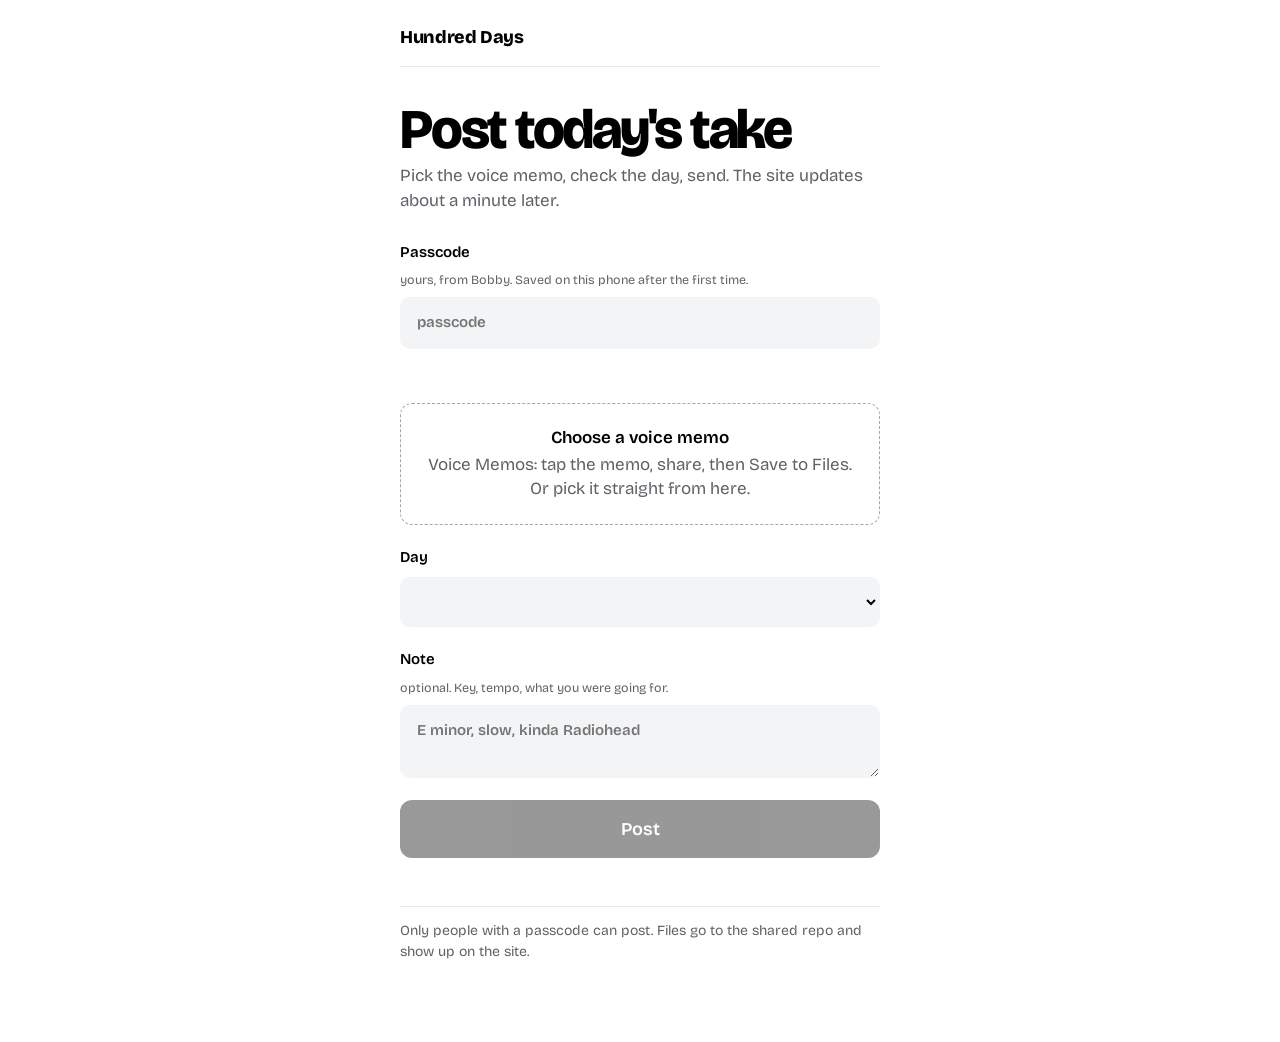
==== site/upload/index.html @ e24e2037 "Add Drew, phone upload page, and upload Worker Co-Authored-By: Claude Fable 5.1 <noreply@anthropic.c" ====
<!doctype html>
<html lang="en">
<head>
<meta charset="utf-8">
<meta name="viewport" content="width=device-width, initial-scale=1">
<title>Post to Hundred Days</title>
<meta name="robots" content="noindex">
<link rel="icon" href="../favicon.svg" type="image/svg+xml">
<link rel="apple-touch-icon" href="../apple-touch-icon.png">
<link rel="preconnect" href="https://fonts.googleapis.com">
<link rel="preconnect" href="https://fonts.gstatic.com" crossorigin>
<link href="https://fonts.googleapis.com/css2?family=Bricolage+Grotesque:opsz,wght@12..96,400;12..96,500;12..96,600;12..96,800&display=swap" rel="stylesheet">
<style>
  :root { --bg:#fff; --ink:#000; --ink-2:#5f6368; --ink-3:#a3a7ad; --rule:#e4e6ea; --field:#f3f4f6; --hook:#ff4d1c; --bass:#1f4fff; --vox:#8f3dff; --ok:#0a8f3c; --bad:#d6281f; --focus:#1f4fff; }
  @media (prefers-color-scheme: dark) {
    :root { --bg:#0c0d10; --ink:#f4f4f2; --ink-2:#9a9ea6; --ink-3:#5b5f67; --rule:#22252b; --field:#17191e; --hook:#ff6a3d; --bass:#5b7dff; --vox:#a970ff; --ok:#4cd27a; --bad:#ff6b63; --focus:#5b7dff; }
  }
  * { box-sizing: border-box; }
  body { margin: 0; background: var(--bg); color: var(--ink); font-family: "Bricolage Grotesque", "Helvetica Neue", Helvetica, Arial, sans-serif; font-size: 17px; line-height: 1.45; font-feature-settings: "tnum" 1; }
  a { color: inherit; }
  :focus-visible { outline: 2px solid var(--focus); outline-offset: 3px; border-radius: 6px; }
  main { max-width: 520px; margin: 0 auto; padding: 24px 20px 80px; }
  .top { display: flex; justify-content: space-between; align-items: baseline; padding-bottom: 16px; border-bottom: 1px solid var(--rule); }
  .wordmark { font-weight: 800; font-size: 18px; letter-spacing: -0.02em; text-decoration: none; }
  .top span { color: var(--ink-2); font-size: 14px; }
  h1 { font-size: clamp(36px, 10vw, 56px); line-height: 0.95; letter-spacing: -0.04em; font-weight: 800; font-variation-settings: "opsz" 96; margin: 36px 0 8px; }
  .lead { color: var(--ink-2); margin: 0 0 28px; }
  form { display: grid; gap: 22px; }
  label { display: grid; gap: 8px; font-weight: 600; font-size: 15px; }
  label small { font-weight: 400; color: var(--ink-2); }
  input[type=text], input[type=password], select, textarea {
    font: inherit; color: inherit; background: var(--field); border: 1px solid transparent; border-radius: 10px; padding: 14px 16px; width: 100%;
  }
  input:focus, select:focus, textarea:focus { border-color: var(--focus); outline: none; }
  textarea { min-height: 72px; resize: vertical; }
  .who { display: flex; align-items: center; gap: 10px; min-height: 24px; font-weight: 600; }
  .who .dot { width: 12px; height: 12px; border-radius: 50%; background: var(--c, var(--ink-3)); }
  .who.err { color: var(--bad); font-weight: 500; }
  .who.wait { color: var(--ink-2); font-weight: 400; }
  .file { position: relative; }
  .file input { position: absolute; inset: 0; opacity: 0; width: 100%; height: 100%; cursor: pointer; }
  .file .box { border: 1.5px dashed var(--ink-3); border-radius: 12px; padding: 22px 18px; text-align: center; color: var(--ink-2); }
  .file .box b { display: block; color: var(--ink); font-weight: 600; margin-bottom: 2px; }
  .file.has .box { border-style: solid; border-color: var(--ink); color: var(--ink); }
  .file.has .box b { color: var(--ink-2); font-weight: 500; font-size: 14px; }
  button.go {
    font: inherit; font-weight: 600; font-size: 18px; color: #fff; background: var(--c, var(--ink)); border: 0; border-radius: 12px; padding: 16px; width: 100%; cursor: pointer;
  }
  button.go[disabled] { opacity: 0.4; cursor: default; }
  button.alt { font: inherit; font-weight: 600; color: var(--ink); background: var(--field); border: 0; border-radius: 10px; padding: 12px 16px; cursor: pointer; }
  .bar { height: 6px; background: var(--field); border-radius: 3px; overflow: hidden; }
  .bar i { display: block; height: 100%; width: 0; background: var(--c, var(--ink)); transition: width .15s; }
  .msg { padding: 16px 18px; border-radius: 12px; background: var(--field); display: grid; gap: 6px; }
  .msg.ok { border-left: 4px solid var(--ok); }
  .msg.bad { border-left: 4px solid var(--bad); }
  .msg b { font-size: 18px; }
  .msg a { color: var(--ink-2); font-size: 15px; }
  .hidden { display: none; }
  footer { margin-top: 48px; padding-top: 14px; border-top: 1px solid var(--rule); color: var(--ink-2); font-size: 14px; }
</style>
</head>
<body>
<main>
  <header class="top"><a class="wordmark" href="../">Hundred Days</a><span id="today"></span></header>
  <h1>Post today's take</h1>
  <p class="lead">Pick the voice memo, check the day, send. The site updates about a minute later.</p>

  <div id="off" class="msg bad hidden"><b>Uploads are not switched on yet.</b><span>Ask Bobby. Until then, the README on GitHub has the manual way.</span></div>

  <form id="f" novalidate>
    <label>Passcode <small>yours, from Bobby. Saved on this phone after the first time.</small>
      <input type="password" id="pass" autocomplete="off" autocapitalize="none" inputmode="text" placeholder="passcode">
      <div class="who wait" id="who"></div>
    </label>

    <div class="file" id="filebox">
      <input type="file" id="file" accept="audio/*,.m4a,.mp3,.wav,.caf,.ogg,.aif,.aiff">
      <div class="box"><b id="fname">Choose a voice memo</b><span id="fmeta">Voice Memos: tap the memo, share, then Save to Files. Or pick it straight from here.</span></div>
    </div>

    <label>Day
      <select id="day"></select>
    </label>

    <label>Note <small>optional. Key, tempo, what you were going for.</small>
      <textarea id="note" placeholder="E minor, slow, kinda Radiohead"></textarea>
    </label>

    <div class="bar hidden" id="bar"><i></i></div>
    <button class="go" id="go" type="submit" disabled>Post</button>
  </form>

  <div id="done" class="msg ok hidden"></div>
  <div id="dup" class="msg bad hidden">
    <b id="dupText"></b>
    <span>Replace it with this file?</span>
    <div><button class="alt" id="replace" type="button">Yes, replace it</button></div>
  </div>
  <div id="err" class="msg bad hidden"></div>

  <footer>Only people with a passcode can post. Files go to the shared repo and show up on the site.</footer>
</main>
<script src="../streaks.js"></script>
<script>
(async function () {
  const $ = (id) => document.getElementById(id);
  const S = window.Streaks;
  const data = await (await fetch("../posts.json", { cache: "no-store" })).json();
  const endpoint = (data.upload_endpoint || "").replace(/\/$/, "");
  const colors = { bobby: "var(--hook)", jason: "var(--bass)", drew: "var(--vox)" };
  const names = Object.fromEntries(data.participants.map((p) => [p.id, p]));

  if (!endpoint) { $("off").classList.remove("hidden"); $("f").classList.add("hidden"); return; }

  // day picker
  const todayDay = S.dayNumber(data.start_date, S.localToday());
  const cur = Math.min(Math.max(todayDay, 1), data.days);
  const dayDate = (d) => new Date(S.parseDate(data.start_date) + (d - 1) * 86400000)
    .toLocaleDateString(undefined, { timeZone: "UTC", weekday: "short", month: "short", day: "numeric" });
  $("today").textContent = todayDay < 1 ? `Starts ${dayDate(1)}` : todayDay > data.days ? "Finished" : `Day ${todayDay} of ${data.days}`;
  const sel = $("day");
  for (let d = 1; d <= data.days; d++) {
    const o = document.createElement("option");
    o.value = d; o.textContent = `Day ${d}, ${dayDate(d)}${d === todayDay ? " (today)" : ""}`;
    sel.appendChild(o);
  }
  sel.value = cur;

  // passcode -> who
  let who = null, timer;
  const pass = $("pass");
  try { pass.value = localStorage.getItem("hd-pass") || ""; } catch {}
  async function check() {
    who = null; update();
    const v = pass.value.trim();
    if (!v) { $("who").className = "who wait"; $("who").textContent = ""; return; }
    $("who").className = "who wait"; $("who").textContent = "Checking…";
    const fd = new FormData(); fd.append("passcode", v);
    try {
      const r = await fetch(endpoint + "/whoami", { method: "POST", body: fd });
      if (r.status === 401) { $("who").className = "who err"; $("who").textContent = "That passcode is not right."; return; }
      if (!r.ok) throw new Error(r.status);
      const j = await r.json();
      who = j.who;
      try { localStorage.setItem("hd-pass", v); } catch {}
      $("who").className = "who"; $("who").style.setProperty("--c", colors[who] || "var(--ink)");
      $("who").innerHTML = `<span class="dot"></span>Posting as ${j.name}`;
      document.documentElement.style.setProperty("--c", colors[who] || "var(--ink)");
    } catch (e) {
      $("who").className = "who err"; $("who").textContent = "Could not reach the upload service.";
    }
    update();
  }
  pass.addEventListener("input", () => { clearTimeout(timer); timer = setTimeout(check, 500); });
  if (pass.value) check();

  // file
  const file = $("file");
  file.addEventListener("change", () => {
    const f = file.files[0];
    $("filebox").classList.toggle("has", !!f);
    $("fname").textContent = f ? f.name : "Choose a voice memo";
    $("fmeta").textContent = f ? `${(f.size / 1e6).toFixed(1)} MB` : "Voice Memos: tap the memo, share, then Save to Files. Or pick it straight from here.";
    update();
  });

  function update() {
    const d = Number(sel.value);
    const p = who ? names[who] : null;
    $("go").disabled = !(who && file.files[0]);
    $("go").textContent = p ? `Post day ${d} as ${p.name}` : "Post";
  }
  sel.addEventListener("change", update);

  // send
  async function send(replace) {
    ["done", "dup", "err"].forEach((id) => $(id).classList.add("hidden"));
    const fd = new FormData();
    fd.append("passcode", pass.value.trim());
    fd.append("day", sel.value);
    fd.append("note", $("note").value);
    fd.append("file", file.files[0]);
    if (replace) fd.append("replace", "1");
    $("go").disabled = true; $("bar").classList.remove("hidden");
    const bar = $("bar").firstElementChild;
    const res = await new Promise((resolve) => {
      const x = new XMLHttpRequest();
      x.open("POST", endpoint + "/upload");
      x.upload.onprogress = (e) => { if (e.lengthComputable) bar.style.width = (e.loaded / e.total * 100) + "%"; };
      x.onload = () => resolve({ status: x.status, body: safeJson(x.responseText) });
      x.onerror = () => resolve({ status: 0, body: { error: "network error" } });
      x.send(fd);
    });
    $("bar").classList.add("hidden"); bar.style.width = "0";
    if (res.status === 200 && res.body.ok) {
      $("done").innerHTML = `<b>Day ${res.body.day} posted as ${res.body.name}.</b><span>It shows on the site in about a minute.</span><a href="../">Open the site</a>`;
      $("done").classList.remove("hidden");
      $("f").reset(); file.dispatchEvent(new Event("change"));
      try { pass.value = localStorage.getItem("hd-pass") || ""; } catch {}
      sel.value = cur; update();
    } else if (res.status === 409) {
      $("dupText").textContent = `Day ${sel.value} already has a post from you.`;
      $("dup").classList.remove("hidden"); $("go").disabled = false;
    } else {
      $("err").innerHTML = `<b>Not posted.</b><span>${esc(res.body.error || ("error " + res.status))}</span>`;
      $("err").classList.remove("hidden"); $("go").disabled = false;
    }
  }
  $("f").addEventListener("submit", (e) => { e.preventDefault(); if (!$("go").disabled) send(false); });
  $("replace").addEventListener("click", () => send(true));
  const safeJson = (t) => { try { return JSON.parse(t); } catch { return { error: t.slice(0, 200) }; } };
  const esc = (s) => String(s).replace(/[&<>]/g, (c) => ({ "&": "&amp;", "<": "&lt;", ">": "&gt;" }[c]));
})();
</script>
</body>
</html>
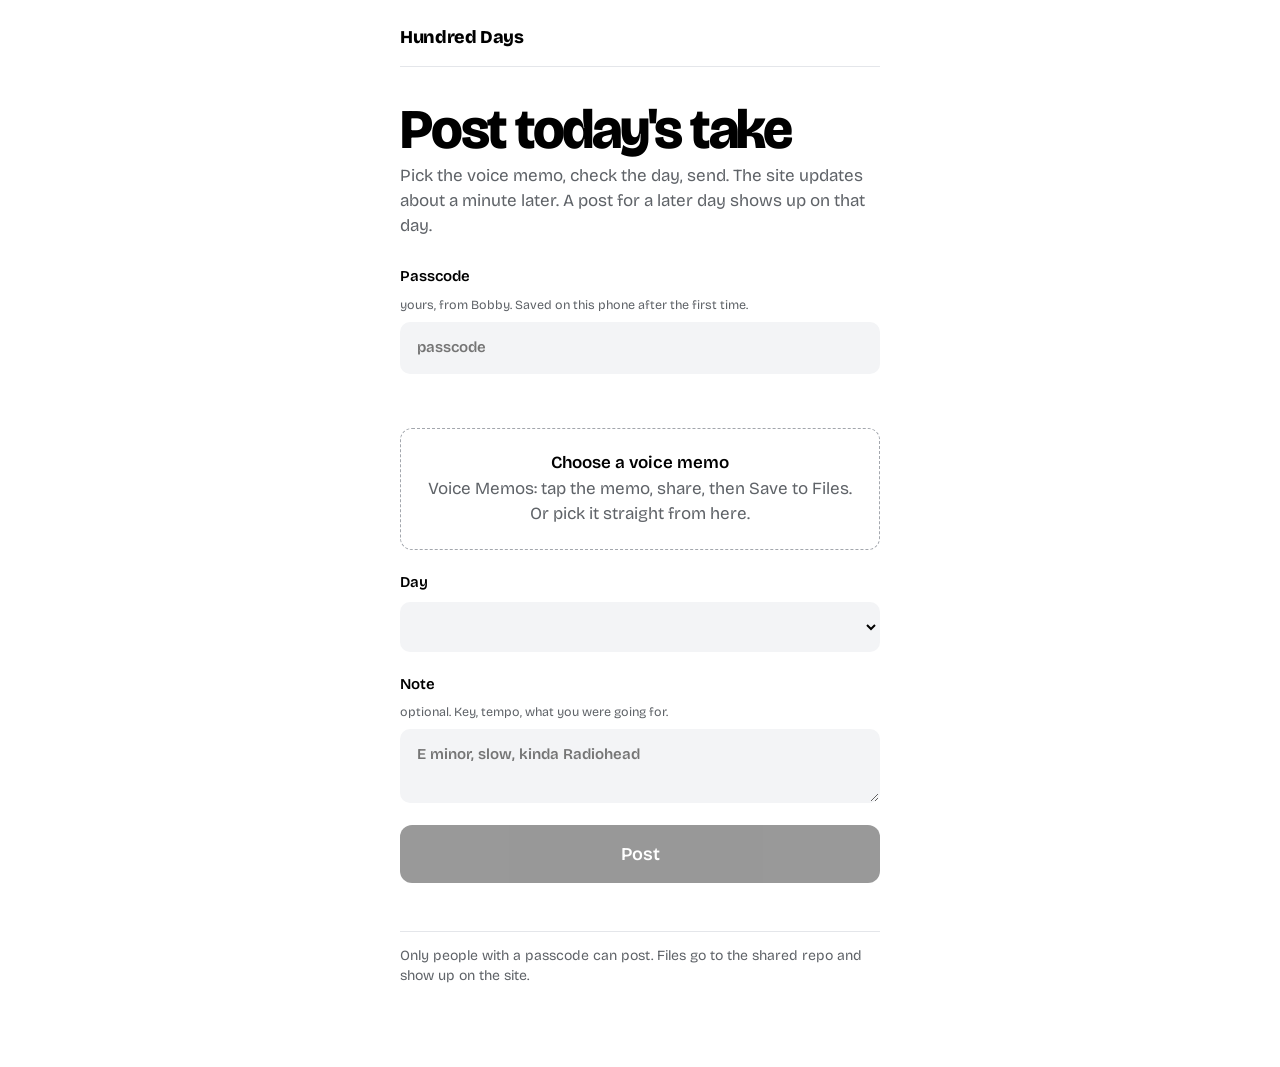
==== commit 4c22d8eb: "review fixes: ship only released audio, drop the browser filter, honest copy From the code review of" ====
--- a/site/upload/index.html
+++ b/site/upload/index.html
@@ -63,7 +63,7 @@
 <main>
   <header class="top"><a class="wordmark" href="../">Hundred Days</a><span id="today"></span></header>
   <h1>Post today's take</h1>
-  <p class="lead">Pick the voice memo, check the day, send. The site updates about a minute later.</p>
+  <p class="lead">Pick the voice memo, check the day, send. The site updates about a minute later. A post for a later day shows up on that day.</p>
 
   <div id="off" class="msg bad hidden"><b>Uploads are not switched on yet.</b><span>Ask Bobby. Until then, the README on GitHub has the manual way.</span></div>
 
@@ -115,6 +115,8 @@
   // day picker
   const todayDay = S.dayNumber(data.start_date, S.localToday());
   const cur = Math.min(Math.max(todayDay, 1), data.days);
+  // the site's own calendar (New York) decides when a post shows; a later day is held until then
+  const siteToday = data.timezone ? S.dayNumber(data.start_date, S.todayIn(data.timezone)) : todayDay;
   const dayDate = (d) => new Date(S.parseDate(data.start_date) + (d - 1) * 86400000)
     .toLocaleDateString(undefined, { timeZone: "UTC", weekday: "short", month: "short", day: "numeric" });
   $("today").textContent = todayDay < 1 ? `Starts ${dayDate(1)}` : todayDay > data.days ? "Finished" : `Day ${todayDay} of ${data.days}`;
@@ -193,7 +195,8 @@
     });
     $("bar").classList.add("hidden"); bar.style.width = "0";
     if (res.status === 200 && res.body.ok) {
-      $("done").innerHTML = `<b>Day ${res.body.day} posted as ${res.body.name}.</b><span>It shows on the site in about a minute.</span><a href="../">Open the site</a>`;
+      const when = res.body.day > siteToday ? `The site holds it until ${dayDate(res.body.day)}.` : "It shows on the site in about a minute.";
+      $("done").innerHTML = `<b>Day ${res.body.day} posted as ${res.body.name}.</b><span>${when}</span><a href="../">Open the site</a>`;
       $("done").classList.remove("hidden");
       $("f").reset(); file.dispatchEvent(new Event("change"));
       try { pass.value = localStorage.getItem("hd-pass") || ""; } catch {}
